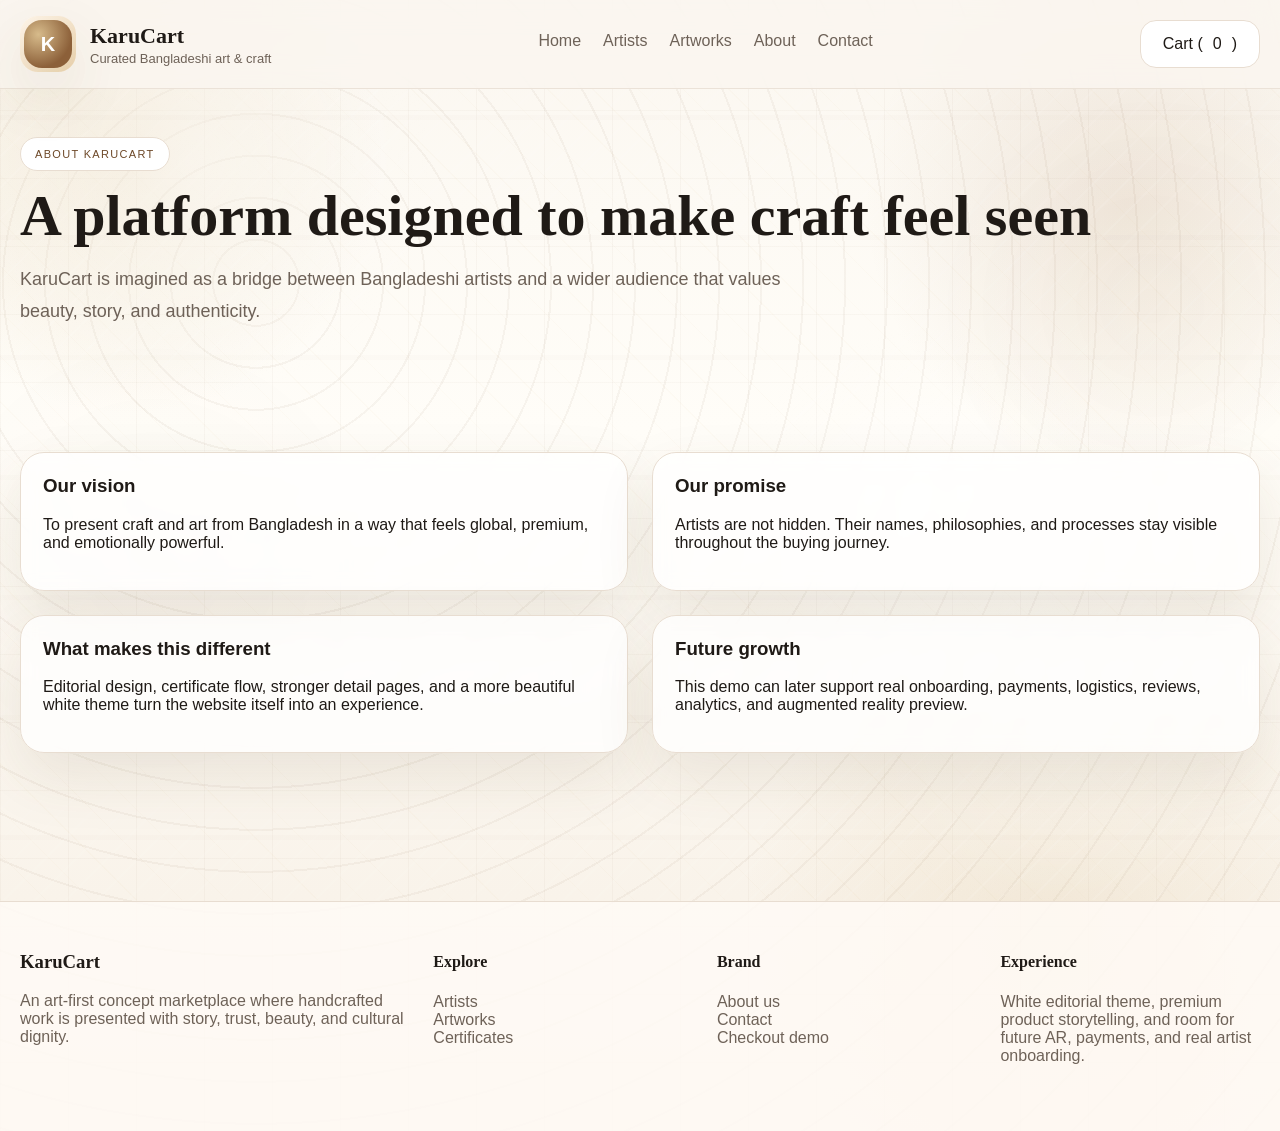
==== about.html @ f821bf8c "Initializing" ====
<!DOCTYPE html>
<html lang="en"><head><meta charset="UTF-8"><meta name="viewport" content="width=device-width, initial-scale=1.0"><title>KaruCart | About</title><link rel="stylesheet" href="style.css"></head>
<body data-page="about">
<header class="site-header">
  <div class="container header-row">
    <a class="brand" href="index.html">
      <div class="brand-logo-wrap"><img class="brand-logo" src="assets/logo/karucart-logo.png" alt="KaruCart logo" onerror="this.style.display='none';this.nextElementSibling.style.display='grid';"><div class="brand-mark brand-fallback" style="display:none">K</div></div>
      <div><h2>KaruCart</h2><p>Curated Bangladeshi art & craft</p></div>
    </a>
    <nav class="site-nav">
      <a href="index.html">Home</a>
      <a href="artists.html">Artists</a>
      <a href="artworks.html">Artworks</a>
      <a href="about.html">About</a>
      <a href="contact.html">Contact</a>
    </nav>
    <div class="header-actions">
      <button class="btn btn-ghost mobile-btn" id="mobileMenuBtn">Menu</button>
      <a class="btn btn-secondary" href="cart.html">Cart (<span data-cart-count>0</span>)</a>
    </div>
  </div>
  <div class="mobile-panel container" id="mobilePanel">
    <a href="index.html">Home</a>
    <a href="artists.html">Artists</a>
    <a href="artworks.html">Artworks</a>
    <a href="about.html">About</a>
    <a href="contact.html">Contact</a>
    <a href="cart.html">Cart</a>
  </div>
</header>
<main><section class="page-hero"><div class="container"><span class="eyebrow">About KaruCart</span><h1>A platform designed to make craft feel seen</h1><p>KaruCart is imagined as a bridge between Bangladeshi artists and a wider audience that values beauty, story, and authenticity.</p></div></section><section class="section"><div class="container grid-2"><div class="detail-card card-body"><h3>Our vision</h3><p>To present craft and art from Bangladesh in a way that feels global, premium, and emotionally powerful.</p></div><div class="detail-card card-body"><h3>Our promise</h3><p>Artists are not hidden. Their names, philosophies, and processes stay visible throughout the buying journey.</p></div><div class="detail-card card-body"><h3>What makes this different</h3><p>Editorial design, certificate flow, stronger detail pages, and a more beautiful white theme turn the website itself into an experience.</p></div><div class="detail-card card-body"><h3>Future growth</h3><p>This demo can later support real onboarding, payments, logistics, reviews, analytics, and augmented reality preview.</p></div></div></section></main>
<footer class="footer">
  <div class="container footer-grid">
    <div><h3>KaruCart</h3><p class="muted">An art-first concept marketplace where handcrafted work is presented with story, trust, beauty, and cultural dignity.</p></div>
    <div><h4>Explore</h4><p><a href="artists.html">Artists</a><br><a href="artworks.html">Artworks</a><br><a href="certificate.html">Certificates</a></p></div>
    <div><h4>Brand</h4><p><a href="about.html">About us</a><br><a href="contact.html">Contact</a><br><a href="checkout.html">Checkout demo</a></p></div>
    <div><h4>Experience</h4><p class="muted">White editorial theme, premium product storytelling, and room for future AR, payments, and real artist onboarding.</p></div>
  </div>
</footer>
<script src="script.js"></script>
</body></html>
---- style.css ----
:root{
  --bg:#f8f4ee;
  --paper:#fffdf9;
  --panel:#ffffff;
  --panel-2:#f5efe6;
  --ink:#1f1a16;
  --muted:#6e6258;
  --brand:#9b6c43;
  --brand-dark:#6d4828;
  --line:#e8ddd1;
  --gold:#c7a25c;
  --shadow:0 24px 60px rgba(92,66,33,.10);
  --radius:24px;
  --container:min(1240px, calc(100% - 32px));
}
*{box-sizing:border-box}
html{scroll-behavior:smooth}
body{margin:0;font-family:Inter,Segoe UI,Arial,sans-serif;background:linear-gradient(180deg,#f7f3ec,#fbf8f3 40%,#f5efe6);color:var(--ink)}
a{text-decoration:none;color:inherit}img{max-width:100%;display:block}button,input,textarea,select{font:inherit}
.container{width:var(--container);margin:auto}
.muted{color:var(--muted)}
.small{font-size:14px}.center{text-align:center}
.section{padding:88px 0}.section-tight{padding:56px 0}
.eyebrow{display:inline-flex;align-items:center;gap:8px;padding:10px 14px;border-radius:999px;background:#fff;border:1px solid var(--line);letter-spacing:.12em;text-transform:uppercase;font-size:11px;color:var(--brand-dark)}
.section-head{display:flex;justify-content:space-between;gap:20px;align-items:end;margin-bottom:28px}.section-head h2{font-size:42px;line-height:1.05;margin:10px 0 0;font-family:Georgia,serif}.section-head p{max-width:720px}
.btn{display:inline-flex;align-items:center;justify-content:center;gap:10px;padding:14px 22px;border-radius:16px;border:1px solid transparent;background:var(--ink);color:#fff;cursor:pointer;transition:.25s transform,.25s background,.25s border-color;box-shadow:var(--shadow)}
.btn:hover{transform:translateY(-2px)}
.btn-secondary{background:#fff;color:var(--ink);border-color:var(--line);box-shadow:none}.btn-ghost{background:transparent;color:var(--ink);border-color:var(--line);box-shadow:none}.btn-small{padding:10px 14px;border-radius:12px}
.tag{display:inline-block;padding:8px 12px;border-radius:999px;background:#f7efe2;border:1px solid #eadcc7;color:var(--brand-dark);font-size:12px}
.site-header{position:sticky;top:0;z-index:50;background:rgba(250,246,240,.83);backdrop-filter:blur(14px);border-bottom:1px solid rgba(232,221,209,.8);transition:transform .32s ease, box-shadow .25s ease}
.site-header.header-hidden{transform:translateY(-100%)}
.header-row{display:flex;justify-content:space-between;align-items:center;gap:20px;padding:16px 0}
.brand{display:flex;align-items:center;gap:14px}.brand-mark{width:48px;height:48px;border-radius:18px;background:radial-gradient(circle at 30% 30%, #d7bb8b, #8c6039 70%);color:#fff;display:grid;place-items:center;font-weight:800;font-size:20px;box-shadow:var(--shadow)}
.brand h2{margin:0;font-size:22px;font-family:Georgia,serif}.brand p{margin:2px 0 0;color:var(--muted);font-size:13px}
.site-nav{display:flex;align-items:center;gap:22px}.site-nav a{color:var(--muted);position:relative;padding-bottom:6px}.site-nav a.active,.site-nav a:hover{color:var(--ink)}.site-nav a.active:after,.site-nav a:hover:after{content:'';position:absolute;left:0;right:0;bottom:0;height:2px;background:var(--brand)}
.header-actions{display:flex;align-items:center;gap:10px}.mobile-btn{display:none}
.hero{padding:72px 0 42px;position:relative;overflow:hidden}.hero:before{content:'';position:absolute;inset:0;background:radial-gradient(circle at top right, rgba(199,162,92,.14), transparent 30%), radial-gradient(circle at left 20%, rgba(155,108,67,.10), transparent 28%);pointer-events:none}
.hero-grid{display:grid;grid-template-columns:1.1fr .95fr;gap:34px;align-items:center}
.hero h1{font-size:68px;line-height:.98;margin:18px 0;font-family:Georgia,serif;font-weight:700;letter-spacing:-.03em}
.lead{font-size:18px;line-height:1.8;color:var(--muted);max-width:700px}
.hero-actions{display:flex;flex-wrap:wrap;gap:14px;margin:30px 0}
.hero-stats{display:grid;grid-template-columns:repeat(4,1fr);gap:14px;margin-top:26px}.stat{background:rgba(255,255,255,.72);border:1px solid var(--line);border-radius:22px;padding:18px;box-shadow:var(--shadow)}.stat strong{display:block;font-size:24px;font-family:Georgia,serif}
.hero-visual{position:relative}.floating-card{background:var(--panel);border:1px solid var(--line);border-radius:28px;overflow:hidden;box-shadow:var(--shadow)}
.art-visual{aspect-ratio:4/5;background:linear-gradient(135deg,#efe3d1,#fff), radial-gradient(circle at 80% 20%, #cfa971, transparent 20%), radial-gradient(circle at 20% 70%, #b08158, transparent 18%);position:relative}
.art-visual:before{content:'Crafted stories, framed with dignity';position:absolute;left:36px;bottom:38px;font-family:Georgia,serif;font-size:42px;max-width:330px;color:#3c2d20;line-height:1.1}
.art-visual:after{content:'KaruCart Curated Edition';position:absolute;right:30px;top:24px;padding:10px 12px;border:1px solid rgba(61,46,33,.18);border-radius:999px;font-size:12px;letter-spacing:.1em;text-transform:uppercase;background:rgba(255,255,255,.75)}
.floating-note{position:absolute;right:-16px;bottom:38px;background:#fff;padding:18px;border-radius:20px;border:1px solid var(--line);box-shadow:var(--shadow);max-width:250px}
.grid-2,.grid-3,.grid-4{display:grid;gap:24px}.grid-2{grid-template-columns:repeat(2,1fr)}.grid-3{grid-template-columns:repeat(3,1fr)}.grid-4{grid-template-columns:repeat(4,1fr)}
.card,.info-panel,.testimonial,.faq-item,.detail-card,.value-card,.timeline-card,.checkout-box{background:rgba(255,255,255,.76);border:1px solid var(--line);border-radius:24px;box-shadow:var(--shadow)}
.card-body{padding:22px}.info-panel{padding:24px}.info-panel h3,.faq-item h3,.detail-card h3,.value-card h3,.timeline-card h3{margin-top:0}
.collection-banner{display:grid;grid-template-columns:1fr 1.1fr;gap:24px;align-items:stretch}.banner-art{min-height:380px;border-radius:30px;background:linear-gradient(135deg,#e8dac8,#fff8ef 50%,#edd7b0);position:relative;overflow:hidden;border:1px solid var(--line)}
.banner-art:before,.banner-art:after{content:'';position:absolute;border-radius:50%}.banner-art:before{width:340px;height:340px;background:rgba(155,108,67,.18);right:-60px;top:-60px}.banner-art:after{width:230px;height:230px;background:rgba(199,162,92,.25);left:-30px;bottom:-40px}
.product-card,.artist-card{background:rgba(255,255,255,.82);border:1px solid var(--line);border-radius:24px;overflow:hidden;box-shadow:var(--shadow);display:flex;flex-direction:column}
.product-media,.artist-media{aspect-ratio:4/3;background:linear-gradient(135deg,#eadcc8,#fff 60%,#f3ebdf);position:relative}
.product-media:before,.artist-media:before{content:attr(data-title);position:absolute;left:24px;bottom:24px;font-size:28px;font-family:Georgia,serif;max-width:70%;line-height:1.1}
.product-card .card-meta{display:flex;justify-content:space-between;gap:12px;align-items:center;margin-top:18px}
.artist-meta{display:flex;justify-content:space-between;gap:12px;align-items:center;margin-top:18px}
.split{display:grid;grid-template-columns:1.1fr .9fr;gap:30px;align-items:start}
.page-hero{padding:48px 0 18px}.page-hero h1{font-family:Georgia,serif;font-size:58px;line-height:1;margin:16px 0 8px}.page-hero p{max-width:820px;font-size:18px;line-height:1.8;color:var(--muted)}
.detail-hero{display:grid;grid-template-columns:1fr 1fr;gap:28px;align-items:start}.detail-visual{aspect-ratio:1/1;background:linear-gradient(135deg,#eadcc8,#fff 60%,#f3ebdf);border-radius:28px;border:1px solid var(--line);position:relative;overflow:hidden;box-shadow:var(--shadow)}.detail-visual:before{content:attr(data-title);position:absolute;left:28px;bottom:28px;font-family:Georgia,serif;font-size:42px;max-width:70%;line-height:1.08}.gallery-grid{display:grid;grid-template-columns:repeat(3,1fr);gap:14px;margin-top:14px}.thumb{aspect-ratio:1/1;border-radius:20px;border:1px solid var(--line);background:linear-gradient(135deg,#f1e6d7,#fff);position:relative}.thumb:before{content:attr(data-label);position:absolute;left:14px;bottom:14px;font-size:14px;color:#4a392b}
.price-wrap{display:flex;align-items:center;justify-content:space-between;gap:18px;padding:20px;border-radius:22px;background:#fff;border:1px solid var(--line);margin:22px 0}.price{font-size:36px;font-family:Georgia,serif}
.meta-list,.bullet-list,.steps,.faq-wrap,.certificate-meta{display:grid;gap:14px}.meta-list div{display:flex;justify-content:space-between;gap:18px;padding:14px 0;border-bottom:1px solid var(--line)}
.bullet-list li,.steps li{margin-bottom:10px;color:var(--muted)}
.quote-block{padding:28px;border-left:4px solid var(--brand);background:#fff;border:1px solid var(--line);border-radius:0 20px 20px 0;box-shadow:var(--shadow);font-family:Georgia,serif;font-size:28px;line-height:1.4}
.cart-layout,.checkout-layout,.confirm-layout,.certificate-layout{display:grid;grid-template-columns:1.1fr .9fr;gap:30px;align-items:start}
.cart-row{display:grid;grid-template-columns:120px 1fr auto;gap:18px;align-items:center;padding:18px 0;border-bottom:1px solid var(--line)}.cart-thumb{width:120px;height:90px;border-radius:18px;background:linear-gradient(135deg,#eadcc8,#fff);border:1px solid var(--line);position:relative}.cart-thumb:before{content:attr(data-title);position:absolute;left:12px;bottom:12px;font-size:13px;color:#4a392b}.qty-wrap{display:flex;gap:8px;align-items:center}.qty-wrap button{width:34px;height:34px;border-radius:10px;border:1px solid var(--line);background:#fff;cursor:pointer}
.form-grid{display:grid;grid-template-columns:repeat(2,1fr);gap:16px}.field{display:grid;gap:8px}.field input,.field textarea,.field select{width:100%;padding:14px 15px;border-radius:14px;border:1px solid var(--line);background:#fff}.field textarea{min-height:120px;resize:vertical}
.kpi-strip{display:grid;grid-template-columns:repeat(4,1fr);gap:16px}.kpi{padding:20px;border-radius:22px;border:1px solid var(--line);background:#fff;box-shadow:var(--shadow)}.kpi strong{display:block;font-size:30px;font-family:Georgia,serif;margin-bottom:6px}
.footer{padding:30px 0 50px;border-top:1px solid var(--line);background:rgba(255,251,246,.85);margin-top:60px}.footer-grid{display:grid;grid-template-columns:1.2fr .8fr .8fr .8fr;gap:24px}.footer h3,.footer h4{font-family:Georgia,serif}.footer a{color:var(--muted)}.footer a:hover{color:var(--ink)}
.mobile-panel{display:none}
@media (max-width: 1024px){
  .hero-grid,.collection-banner,.split,.detail-hero,.cart-layout,.checkout-layout,.confirm-layout,.certificate-layout,.footer-grid{grid-template-columns:1fr}
  .grid-4{grid-template-columns:repeat(2,1fr)}
  .hero h1{font-size:54px}.page-hero h1{font-size:48px}
}
@media (max-width: 760px){
  .site-nav{display:none}.mobile-btn{display:inline-flex}.mobile-panel{display:none;position:absolute;left:16px;right:16px;top:86px;background:#fff;border:1px solid var(--line);border-radius:24px;box-shadow:var(--shadow);padding:14px;z-index:60}.mobile-panel.show{display:grid}.mobile-panel a{padding:12px;border-radius:14px}.mobile-panel a:hover{background:#f6efe6}
  .hero h1{font-size:42px}.page-hero h1{font-size:38px}.section-head h2{font-size:34px}.hero-stats,.kpi-strip,.grid-3,.grid-4,.grid-2,.form-grid,.gallery-grid{grid-template-columns:1fr}
  .header-actions .btn-secondary{display:none}
  .cart-row{grid-template-columns:1fr}
}


/* ===== Premium background texture ===== */
body{
  background:
    radial-gradient(circle at 15% 20%, rgba(199,162,92,.10), transparent 18%),
    radial-gradient(circle at 85% 10%, rgba(155,108,67,.08), transparent 16%),
    radial-gradient(circle at 80% 80%, rgba(199,162,92,.08), transparent 20%),
    repeating-linear-gradient(90deg, rgba(109,72,40,.028) 0 1px, transparent 1px 90px),
    repeating-linear-gradient(0deg, rgba(109,72,40,.02) 0 1px, transparent 1px 90px),
    linear-gradient(180deg,#faf7f2,#fffdf8 42%,#f6efe6);
  background-attachment: fixed;
}
body:before{
  content:'';position:fixed;inset:0;pointer-events:none;z-index:-1;opacity:.24;
  background:
    radial-gradient(circle at 20% 30%, rgba(255,255,255,.7), transparent 22%),
    radial-gradient(circle at 70% 60%, rgba(255,255,255,.6), transparent 20%),
    repeating-linear-gradient(135deg, rgba(255,255,255,.14) 0 2px, transparent 2px 28px);
}

/* Homepage motion/video section */
.video-panel,.video-placeholder,.film-card{background:rgba(255,255,255,.86);border:1px solid var(--line);border-radius:28px;box-shadow:var(--shadow)}
.video-panel{padding:18px}
.video-placeholder{aspect-ratio:16/9;display:grid;place-items:center;position:relative;overflow:hidden;background:
  radial-gradient(circle at 30% 30%, rgba(199,162,92,.35), transparent 20%),
  linear-gradient(135deg,#f1e1ca,#fff 55%,#eadbc6)}
.video-placeholder:before{content:'Art in Motion';position:absolute;left:28px;bottom:24px;font-family:Georgia,serif;font-size:34px;color:#403124}
.play-badge{width:88px;height:88px;border-radius:50%;display:grid;place-items:center;background:rgba(255,255,255,.9);border:1px solid rgba(109,72,40,.15);box-shadow:var(--shadow);font-size:28px}
.video-meta{display:flex;justify-content:space-between;gap:18px;align-items:center;padding:18px 6px 4px}
.inline-video{width:100%;aspect-ratio:16/9;border-radius:24px;border:1px solid var(--line);background:linear-gradient(135deg,#f0e0ca,#fff 60%,#edd9bc);display:grid;place-items:center;position:relative;overflow:hidden}
.inline-video video{width:100%;height:100%;object-fit:cover;display:block}
.inline-video.fallback:before{content:'Upload your artwork video here';position:absolute;left:24px;bottom:22px;font-family:Georgia,serif;font-size:30px;color:#4b3928}

/* Professional certificate */
.certificate-shell{position:relative;padding:18px;background:linear-gradient(135deg,#fffdf9,#f7efe3);border:1px solid #e4d5bf;border-radius:34px;box-shadow:0 30px 80px rgba(92,66,33,.12)}
.certificate-shell:before{content:'';position:absolute;inset:14px;border:1px solid rgba(199,162,92,.55);border-radius:24px;pointer-events:none}
.certificate-shell:after{content:'';position:absolute;inset:28px;border:1px dashed rgba(109,72,40,.22);border-radius:18px;pointer-events:none}
.certificate-paper{padding:48px 42px;position:relative}
.cert-kicker{display:flex;justify-content:space-between;gap:16px;align-items:start;margin-bottom:24px}
.cert-brand h2{margin:0;font-family:Georgia,serif;font-size:40px}
.cert-brand p{margin:8px 0 0;color:var(--muted)}
.cert-title{font-family:Georgia,serif;font-size:58px;line-height:.98;margin:18px 0 8px}
.cert-lead{font-size:18px;line-height:1.8;color:#56473a;max-width:760px}
.cert-grid{display:grid;grid-template-columns:1.2fr .8fr;gap:22px;margin:30px 0}
.cert-box{background:rgba(255,255,255,.7);border:1px solid rgba(228,213,191,.9);border-radius:20px;padding:18px}
.cert-box h4{margin:0 0 12px;font-size:13px;letter-spacing:.12em;text-transform:uppercase;color:var(--brand-dark)}
.cert-value{font-family:Georgia,serif;font-size:28px;color:#2c2118}
.cert-seal{width:126px;height:126px;border-radius:50%;display:grid;place-items:center;background:radial-gradient(circle at 30% 30%, #f1db99, #ba8e43 72%);color:#fff;border:5px solid rgba(255,255,255,.75);box-shadow:var(--shadow);font-weight:700;letter-spacing:.08em;text-align:center;padding:16px}
.cert-footer{display:grid;grid-template-columns:repeat(3,1fr);gap:18px;margin-top:30px}
.sig-line{padding-top:22px;border-top:1px solid rgba(109,72,40,.24)}
.sig-line strong{display:block;font-family:Georgia,serif;font-size:22px;margin-bottom:4px}
.cert-qr{aspect-ratio:1/1;border-radius:16px;background:repeating-linear-gradient(0deg,#37281f 0 6px,#f9f4eb 6px 12px),repeating-linear-gradient(90deg,#37281f 0 6px,#f9f4eb 6px 12px);border:10px solid #fff;box-shadow:var(--shadow);width:132px;margin-left:auto}

/* Toast */
.toast-wrap{position:fixed;right:18px;bottom:18px;display:grid;gap:12px;z-index:1200}
.toast{min-width:280px;max-width:360px;background:rgba(33,27,22,.96);color:#fff;padding:16px 18px;border-radius:18px;box-shadow:0 24px 60px rgba(0,0,0,.22);border:1px solid rgba(255,255,255,.08);transform:translateY(14px);opacity:0;animation:toastIn .25s ease forwards}
.toast strong{display:block;margin-bottom:4px}
.toast a{color:#f3d79a;text-decoration:underline}
@keyframes toastIn{to{transform:translateY(0);opacity:1}}

/* richer cards */
.product-card,.artist-card,.card,.info-panel,.testimonial,.faq-item,.detail-card,.value-card,.timeline-card,.checkout-box,.video-panel{backdrop-filter: blur(8px)}
.product-card:hover,.artist-card:hover{transform:translateY(-4px);transition:transform .25s ease}

@media (max-width: 900px){
  .cert-grid,.cert-footer,.cart-layout,.checkout-layout,.confirm-layout,.certificate-layout,.detail-hero,.split,.collection-banner,.hero-grid{grid-template-columns:1fr}
}
@media (max-width: 768px){
  .grid-4,.grid-3{grid-template-columns:repeat(2,minmax(0,1fr))}
  .hero h1{font-size:48px}
  .page-hero h1{font-size:42px}
  .cert-title{font-size:42px}
  .certificate-paper{padding:28px 22px}
  .video-meta{flex-direction:column;align-items:flex-start}
  .product-card .card-body,.artist-card .card-body{padding:16px}
  .product-media:before,.artist-media:before{left:16px;bottom:16px;font-size:22px}
  .product-card .card-meta{flex-direction:column;align-items:flex-start}
  .product-card .card-meta > div{display:grid !important;grid-template-columns:1fr;gap:8px;width:100%}
  .product-card .btn,.artist-card .btn{width:100%}
}
@media (max-width: 480px){
  .grid-4,.grid-3,.grid-2{grid-template-columns:repeat(2,minmax(0,1fr))}
  .detail-hero,.cert-grid,.cert-footer,.cart-layout,.checkout-layout,.confirm-layout,.certificate-layout,.split,.collection-banner,.hero-grid,.form-grid,.gallery-grid{grid-template-columns:1fr}
  .hero-stats,.kpi-strip{grid-template-columns:repeat(2,1fr)}
  .section{padding:64px 0}.section-tight{padding:40px 0}
  .btn{padding:12px 16px}
}


/* ===== More visible artisanal texture + motion ===== */
body{
  background:
    radial-gradient(circle at 10% 14%, rgba(199,162,92,.18), transparent 17%),
    radial-gradient(circle at 88% 18%, rgba(155,108,67,.14), transparent 18%),
    radial-gradient(circle at 82% 82%, rgba(199,162,92,.14), transparent 22%),
    repeating-radial-gradient(circle at 20% 25%, rgba(109,72,40,.05) 0 2px, transparent 2px 42px),
    repeating-linear-gradient(90deg, rgba(109,72,40,.035) 0 1px, transparent 1px 68px),
    repeating-linear-gradient(0deg, rgba(109,72,40,.03) 0 1px, transparent 1px 68px),
    linear-gradient(180deg,#fbf7f0,#fffdf8 38%,#f6eee3);
}
body:before{
  opacity:.5;
  background:
    radial-gradient(circle at 15% 18%, rgba(255,255,255,.85), transparent 18%),
    radial-gradient(circle at 72% 58%, rgba(255,255,255,.65), transparent 18%),
    radial-gradient(circle at 83% 80%, rgba(255,255,255,.55), transparent 16%),
    repeating-linear-gradient(135deg, rgba(255,255,255,.18) 0 2px, transparent 2px 22px),
    repeating-linear-gradient(45deg, rgba(199,162,92,.06) 0 1px, transparent 1px 32px);
}
body:after{content:'';position:fixed;inset:0;pointer-events:none;z-index:-1;opacity:.38;background:
  radial-gradient(circle at 12% 62%, rgba(155,108,67,.06), transparent 20%),
  radial-gradient(circle at 90% 34%, rgba(199,162,92,.08), transparent 18%),
  linear-gradient(transparent 96%, rgba(109,72,40,.03) 96% 100%);background-size:auto,auto,100% 120px;}

.brand-logo-wrap{width:56px;height:56px;border-radius:18px;display:grid;place-items:center;overflow:hidden;position:relative;box-shadow:var(--shadow);background:linear-gradient(135deg,#fff6ea,#ead3ae)}
.brand-logo{width:100%;height:100%;object-fit:cover;display:block}
.brand-fallback{position:absolute;inset:0;margin:auto}

.hero::after{content:'';position:absolute;inset:auto auto 0 0;width:340px;height:340px;border-radius:50%;background:radial-gradient(circle, rgba(199,162,92,.18), transparent 66%);filter:blur(20px);animation:floatGlow 8s ease-in-out infinite;pointer-events:none}
.floating-card{animation:floatCard 7s ease-in-out infinite}
.floating-note{animation:floatNote 6s ease-in-out infinite}
.product-card,.artist-card,.card,.info-panel,.testimonial,.detail-card,.value-card,.timeline-card,.checkout-box,.video-panel,.kpi,.stat{transition:transform .3s ease, box-shadow .3s ease, border-color .3s ease}
.product-card:hover,.artist-card:hover,.card:hover,.info-panel:hover,.testimonial:hover,.detail-card:hover,.value-card:hover,.timeline-card:hover,.checkout-box:hover,.video-panel:hover{transform:translateY(-6px);box-shadow:0 30px 70px rgba(92,66,33,.14);border-color:#dcc7ad}
.reveal{opacity:0;transform:translateY(24px);transition:opacity .65s ease, transform .65s ease}.reveal.is-visible{opacity:1;transform:none}
@keyframes floatCard{0%,100%{transform:translateY(0)}50%{transform:translateY(-10px)}}
@keyframes floatNote{0%,100%{transform:translateY(0) rotate(0)}50%{transform:translateY(-8px) rotate(-1.2deg)}}
@keyframes floatGlow{0%,100%{transform:translate3d(0,0,0)}50%{transform:translate3d(18px,-18px,0)}}

.toast-wrap{right:22px;bottom:22px}
.toast{min-width:320px;max-width:380px;padding:18px 18px 16px;border-radius:20px;background:linear-gradient(135deg, rgba(33,27,22,.98), rgba(54,39,27,.98));border:1px solid rgba(243,215,154,.18)}
.toast::before{content:'';position:absolute;inset:0 auto 0 0;width:5px;background:linear-gradient(180deg,#f3d79a,#c7a25c);border-radius:20px 0 0 20px}
.toast-head{display:flex;align-items:center;justify-content:space-between;gap:12px;margin-bottom:8px}
.toast-icon{width:34px;height:34px;border-radius:12px;display:grid;place-items:center;background:rgba(243,215,154,.12);color:#f3d79a;font-weight:800}
.toast-close{background:transparent;border:none;color:#ceb690;font-size:20px;cursor:pointer;line-height:1;padding:0}
.toast p{margin:0 0 10px;color:rgba(255,255,255,.78)}
.toast-actions{display:flex;gap:10px;flex-wrap:wrap}.toast-actions a,.toast-actions button{padding:10px 14px;border-radius:12px;border:1px solid rgba(255,255,255,.12);background:rgba(255,255,255,.06);color:#fff;cursor:pointer}.toast-actions a.primary{background:#f3d79a;color:#2f2117;border-color:#f3d79a;text-decoration:none;font-weight:700}

@media (max-width:760px){
  .toast-wrap{left:12px;right:12px;bottom:14px}
  .toast{min-width:0;max-width:none;width:100%}
}
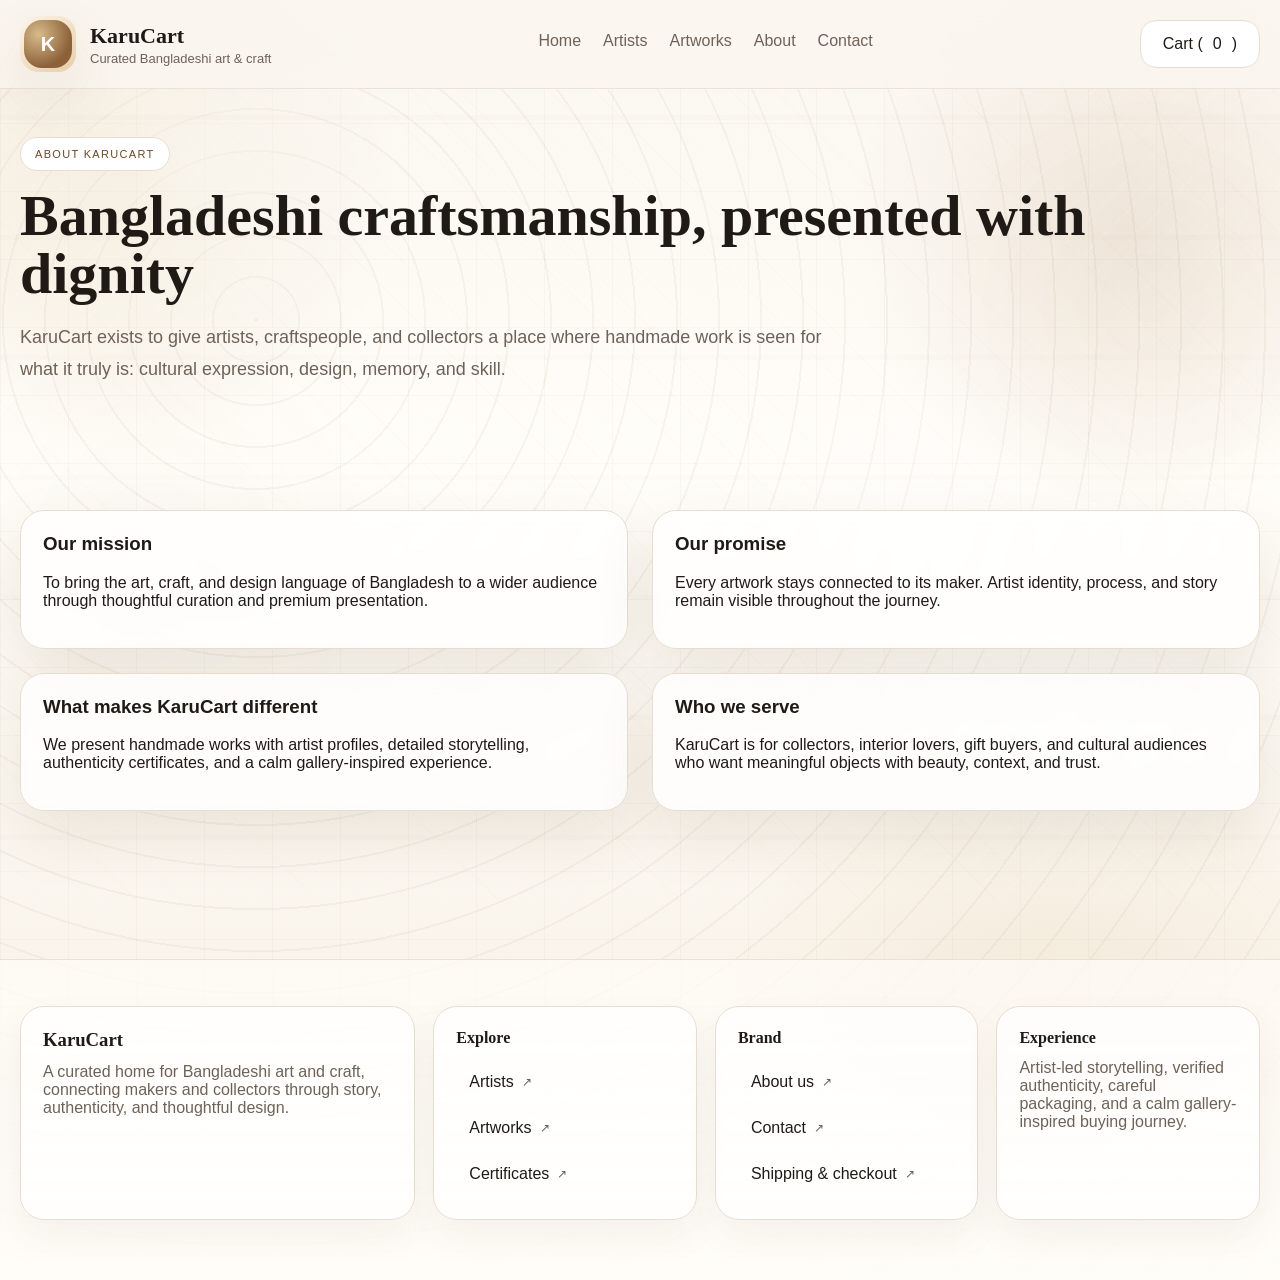
==== commit 1afcdf7d: "Initializing" ====
--- a/about.html
+++ b/about.html
@@ -28,13 +28,13 @@
     <a href="cart.html">Cart</a>
   </div>
 </header>
-<main><section class="page-hero"><div class="container"><span class="eyebrow">About KaruCart</span><h1>A platform designed to make craft feel seen</h1><p>KaruCart is imagined as a bridge between Bangladeshi artists and a wider audience that values beauty, story, and authenticity.</p></div></section><section class="section"><div class="container grid-2"><div class="detail-card card-body"><h3>Our vision</h3><p>To present craft and art from Bangladesh in a way that feels global, premium, and emotionally powerful.</p></div><div class="detail-card card-body"><h3>Our promise</h3><p>Artists are not hidden. Their names, philosophies, and processes stay visible throughout the buying journey.</p></div><div class="detail-card card-body"><h3>What makes this different</h3><p>Editorial design, certificate flow, stronger detail pages, and a more beautiful white theme turn the website itself into an experience.</p></div><div class="detail-card card-body"><h3>Future growth</h3><p>This demo can later support real onboarding, payments, logistics, reviews, analytics, and augmented reality preview.</p></div></div></section></main>
+<main><section class="page-hero"><div class="container"><span class="eyebrow">About KaruCart</span><h1>Bangladeshi craftsmanship, presented with dignity</h1><p>KaruCart exists to give artists, craftspeople, and collectors a place where handmade work is seen for what it truly is: cultural expression, design, memory, and skill.</p></div></section><section class="section"><div class="container grid-2"><div class="detail-card card-body"><h3>Our mission</h3><p>To bring the art, craft, and design language of Bangladesh to a wider audience through thoughtful curation and premium presentation.</p></div><div class="detail-card card-body"><h3>Our promise</h3><p>Every artwork stays connected to its maker. Artist identity, process, and story remain visible throughout the journey.</p></div><div class="detail-card card-body"><h3>What makes KaruCart different</h3><p>We present handmade works with artist profiles, detailed storytelling, authenticity certificates, and a calm gallery-inspired experience.</p></div><div class="detail-card card-body"><h3>Who we serve</h3><p>KaruCart is for collectors, interior lovers, gift buyers, and cultural audiences who want meaningful objects with beauty, context, and trust.</p></div></div></section></main>
 <footer class="footer">
   <div class="container footer-grid">
-    <div><h3>KaruCart</h3><p class="muted">An art-first concept marketplace where handcrafted work is presented with story, trust, beauty, and cultural dignity.</p></div>
+    <div><h3>KaruCart</h3><p class="muted">A curated home for Bangladeshi art and craft, connecting makers and collectors through story, authenticity, and thoughtful design.</p></div>
     <div><h4>Explore</h4><p><a href="artists.html">Artists</a><br><a href="artworks.html">Artworks</a><br><a href="certificate.html">Certificates</a></p></div>
-    <div><h4>Brand</h4><p><a href="about.html">About us</a><br><a href="contact.html">Contact</a><br><a href="checkout.html">Checkout demo</a></p></div>
-    <div><h4>Experience</h4><p class="muted">White editorial theme, premium product storytelling, and room for future AR, payments, and real artist onboarding.</p></div>
+    <div><h4>Brand</h4><p><a href="about.html">About us</a><br><a href="contact.html">Contact</a><br><a href="checkout.html">Shipping & checkout</a></p></div>
+    <div><h4>Experience</h4><p class="muted">Artist-led storytelling, verified authenticity, careful packaging, and a calm gallery-inspired buying journey.</p></div>
   </div>
 </footer>
 <script src="script.js"></script>
--- a/style.css
+++ b/style.css
@@ -222,3 +222,59 @@
   .toast-wrap{left:12px;right:12px;bottom:14px}
   .toast{min-width:0;max-width:none;width:100%}
 }
+
+
+/* ===== UX refinements for mobile cards and footer ===== */
+.product-card,.artist-card{position:relative;transition:transform .18s ease, box-shadow .18s ease, border-color .18s ease}
+.product-card:hover,.artist-card:hover{transform:translateY(-3px)}
+.product-card .card-body,.artist-card .card-body{padding:18px}
+.product-card h3,.artist-card h3{margin:12px 0 8px;font-size:30px;line-height:1.08;font-family:Georgia,serif}
+.product-card p,.artist-card p{margin:0}
+.product-card .small,.artist-card .small{margin-bottom:8px}
+.product-card .card-desc,.artist-card .card-desc{display:-webkit-box;-webkit-line-clamp:2;-webkit-box-orient:vertical;overflow:hidden;color:var(--muted);line-height:1.45;font-size:15px}
+.product-card .card-meta,.artist-card .artist-meta{margin-top:16px}
+.product-media,.artist-media{aspect-ratio:1/1;min-height:250px;background:linear-gradient(145deg,#eadcc8,#fff 58%,#f3ebdf)}
+.product-media:after,.artist-media:after{content:'';position:absolute;inset:14px;border-radius:18px;border:1px solid rgba(109,72,40,.08)}
+.product-media:before,.artist-media:before{font-size:34px;max-width:62%}
+.product-price{font-size:30px;font-family:Georgia,serif;letter-spacing:-.02em}
+.btn,.btn-small{transition:transform .16s ease, background .16s ease, border-color .16s ease, box-shadow .16s ease}
+.reveal{transition:opacity .38s ease, transform .38s ease}
+.hero::after,.floating-card,.floating-note{animation-duration:12s}
+
+.footer{padding:46px 0 60px;background:linear-gradient(180deg,rgba(255,251,246,.76),rgba(255,253,249,.94));border-top:1px solid rgba(232,221,209,.9)}
+.footer-grid{gap:18px}
+.footer-grid>div{background:rgba(255,255,255,.72);border:1px solid var(--line);border-radius:24px;padding:22px;box-shadow:0 16px 36px rgba(92,66,33,.06)}
+.footer h3,.footer h4{margin-top:0;margin-bottom:12px}
+.footer p{margin:0}
+.footer a{display:inline-flex;align-items:center;gap:8px;padding:9px 12px;border-radius:12px;margin:4px 0;color:var(--ink);border:1px solid transparent;transition:background .16s ease,border-color .16s ease,transform .16s ease}
+.footer a::after{content:'↗';font-size:12px;opacity:.7}
+.footer a:hover{background:#fff;border-color:var(--line);transform:translateY(-1px)}
+
+@media (max-width: 760px){
+  body{background-attachment:scroll}
+  .hero::after,.floating-card,.floating-note{animation:none !important}
+  .section{padding:56px 0}.section-tight{padding:34px 0}
+  .hero h1{font-size:34px;line-height:1.04}
+  .lead,.page-hero p{font-size:16px;line-height:1.6}
+  .product-card .card-body,.artist-card .card-body{padding:14px}
+  .product-card h3,.artist-card h3{font-size:20px;margin:10px 0 6px}
+  .product-card .small,.artist-card .small{font-size:13px}
+  .product-card .card-desc,.artist-card .card-desc{font-size:13px;-webkit-line-clamp:2}
+  .product-media,.artist-media{aspect-ratio:1/1;min-height:0}
+  .product-media:before,.artist-media:before{left:14px;bottom:14px;font-size:18px;max-width:70%}
+  .grid-3,.grid-4{grid-template-columns:repeat(2,minmax(0,1fr));gap:14px}
+  .product-card .card-meta,.artist-card .artist-meta{display:grid;grid-template-columns:1fr;gap:10px;align-items:stretch}
+  .product-card .card-meta>div,.artist-card .artist-meta>div{display:grid;gap:8px}
+  .product-card .btn,.artist-card .btn,.product-card .btn-small,.artist-card .btn-small{width:100%;padding:11px 12px;border-radius:14px}
+  .product-price{font-size:24px}
+  .tag{font-size:11px;padding:7px 10px}
+  .footer-grid{grid-template-columns:1fr;gap:14px}
+  .footer-grid>div{padding:18px}
+}
+
+@media (max-width: 480px){
+  .grid-3,.grid-4,.grid-2{grid-template-columns:repeat(2,minmax(0,1fr));gap:12px}
+  .product-card h3,.artist-card h3{font-size:18px}
+  .product-price{font-size:22px}
+  .site-header{backdrop-filter:blur(10px)}
+}
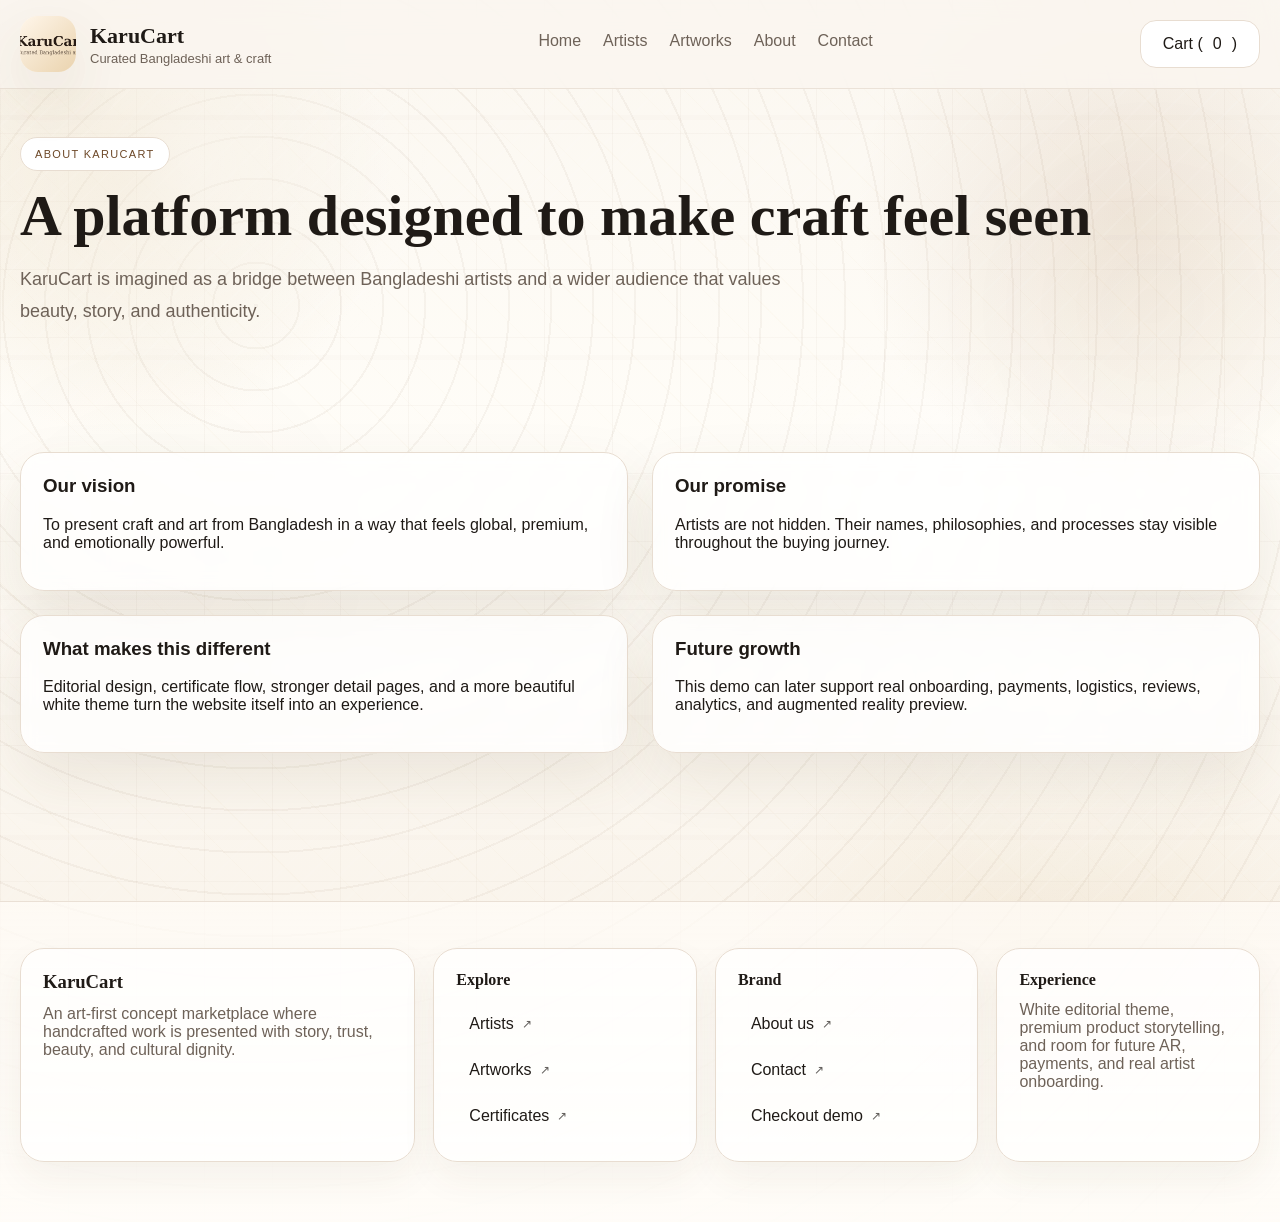
==== commit e3fded15: "Initializing" ====
--- a/about.html
+++ b/about.html
@@ -28,13 +28,13 @@
     <a href="cart.html">Cart</a>
   </div>
 </header>
-<main><section class="page-hero"><div class="container"><span class="eyebrow">About KaruCart</span><h1>Bangladeshi craftsmanship, presented with dignity</h1><p>KaruCart exists to give artists, craftspeople, and collectors a place where handmade work is seen for what it truly is: cultural expression, design, memory, and skill.</p></div></section><section class="section"><div class="container grid-2"><div class="detail-card card-body"><h3>Our mission</h3><p>To bring the art, craft, and design language of Bangladesh to a wider audience through thoughtful curation and premium presentation.</p></div><div class="detail-card card-body"><h3>Our promise</h3><p>Every artwork stays connected to its maker. Artist identity, process, and story remain visible throughout the journey.</p></div><div class="detail-card card-body"><h3>What makes KaruCart different</h3><p>We present handmade works with artist profiles, detailed storytelling, authenticity certificates, and a calm gallery-inspired experience.</p></div><div class="detail-card card-body"><h3>Who we serve</h3><p>KaruCart is for collectors, interior lovers, gift buyers, and cultural audiences who want meaningful objects with beauty, context, and trust.</p></div></div></section></main>
+<main><section class="page-hero"><div class="container"><span class="eyebrow">About KaruCart</span><h1>A platform designed to make craft feel seen</h1><p>KaruCart is imagined as a bridge between Bangladeshi artists and a wider audience that values beauty, story, and authenticity.</p></div></section><section class="section"><div class="container grid-2"><div class="detail-card card-body"><h3>Our vision</h3><p>To present craft and art from Bangladesh in a way that feels global, premium, and emotionally powerful.</p></div><div class="detail-card card-body"><h3>Our promise</h3><p>Artists are not hidden. Their names, philosophies, and processes stay visible throughout the buying journey.</p></div><div class="detail-card card-body"><h3>What makes this different</h3><p>Editorial design, certificate flow, stronger detail pages, and a more beautiful white theme turn the website itself into an experience.</p></div><div class="detail-card card-body"><h3>Future growth</h3><p>This demo can later support real onboarding, payments, logistics, reviews, analytics, and augmented reality preview.</p></div></div></section></main>
 <footer class="footer">
   <div class="container footer-grid">
-    <div><h3>KaruCart</h3><p class="muted">A curated home for Bangladeshi art and craft, connecting makers and collectors through story, authenticity, and thoughtful design.</p></div>
+    <div><h3>KaruCart</h3><p class="muted">An art-first concept marketplace where handcrafted work is presented with story, trust, beauty, and cultural dignity.</p></div>
     <div><h4>Explore</h4><p><a href="artists.html">Artists</a><br><a href="artworks.html">Artworks</a><br><a href="certificate.html">Certificates</a></p></div>
-    <div><h4>Brand</h4><p><a href="about.html">About us</a><br><a href="contact.html">Contact</a><br><a href="checkout.html">Shipping & checkout</a></p></div>
-    <div><h4>Experience</h4><p class="muted">Artist-led storytelling, verified authenticity, careful packaging, and a calm gallery-inspired buying journey.</p></div>
+    <div><h4>Brand</h4><p><a href="about.html">About us</a><br><a href="contact.html">Contact</a><br><a href="checkout.html">Checkout demo</a></p></div>
+    <div><h4>Experience</h4><p class="muted">White editorial theme, premium product storytelling, and room for future AR, payments, and real artist onboarding.</p></div>
   </div>
 </footer>
 <script src="script.js"></script>
--- a/style.css
+++ b/style.css
@@ -278,3 +278,16 @@
   .product-price{font-size:22px}
   .site-header{backdrop-filter:blur(10px)}
 }
+
+
+/* Final visual pack image integration */
+.hero-feature-image,.banner-art-image{width:100%;height:100%;object-fit:cover;display:block;border-radius:30px;border:1px solid var(--line);box-shadow:var(--shadow)}
+.hero-feature-image{aspect-ratio:4/5;min-height:520px;background:#efe8dd}
+.banner-art-image{min-height:380px}
+.art-visual,.banner-art{display:none !important}
+.product-media,.artist-media,.detail-visual,.thumb,.cart-thumb,.video-placeholder,.inline-video.fallback-poster{background-size:cover;background-position:center center;background-repeat:no-repeat;overflow:hidden}
+.product-media::before,.artist-media::before,.detail-visual::before,.thumb::before,.cart-thumb::before{background:rgba(255,252,247,.82);padding:8px 12px;border-radius:14px;backdrop-filter:blur(4px)}
+.detail-visual::before,.thumb::before,.cart-thumb::before{content:none}
+.video-placeholder{background-image:url('assets/images/site/craft-video-poster.jpg');min-height:420px;border-radius:30px;position:relative;overflow:hidden}
+.video-placeholder::after{content:'';position:absolute;inset:0;background:linear-gradient(180deg,rgba(255,255,255,.02),rgba(26,17,10,.08))}
+@media (max-width:760px){.hero-feature-image{min-height:360px}.banner-art-image{min-height:260px}.video-placeholder{min-height:260px}}
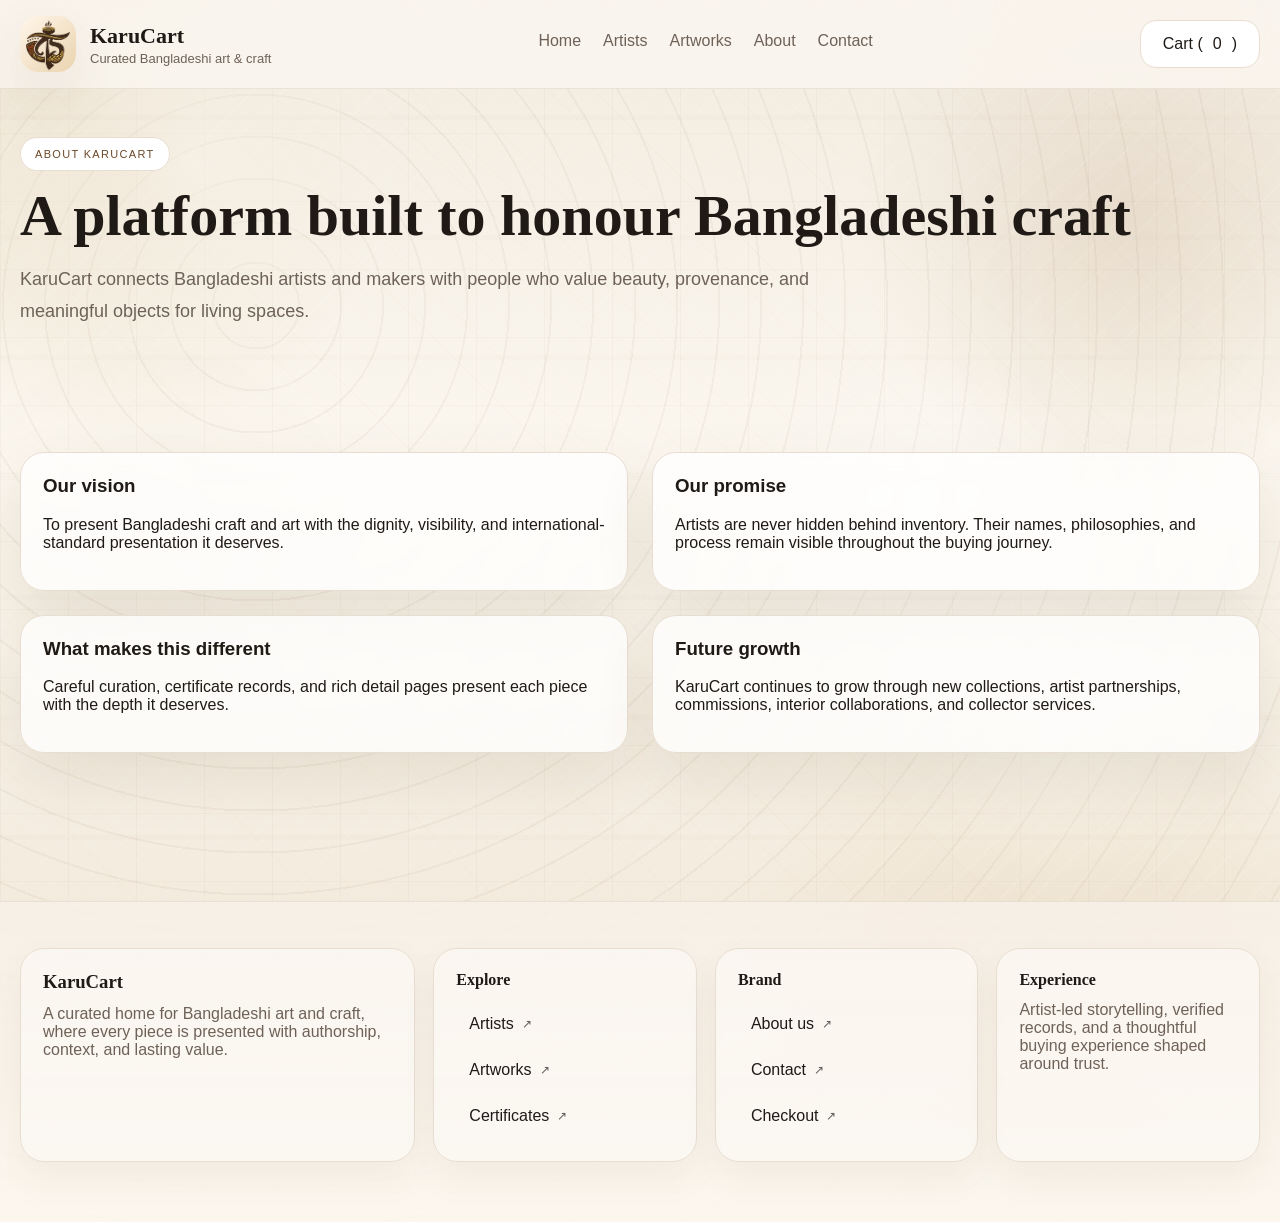
==== commit df3c2f84: "Initializing" ====
--- a/about.html
+++ b/about.html
@@ -28,13 +28,13 @@
     <a href="cart.html">Cart</a>
   </div>
 </header>
-<main><section class="page-hero"><div class="container"><span class="eyebrow">About KaruCart</span><h1>A platform designed to make craft feel seen</h1><p>KaruCart is imagined as a bridge between Bangladeshi artists and a wider audience that values beauty, story, and authenticity.</p></div></section><section class="section"><div class="container grid-2"><div class="detail-card card-body"><h3>Our vision</h3><p>To present craft and art from Bangladesh in a way that feels global, premium, and emotionally powerful.</p></div><div class="detail-card card-body"><h3>Our promise</h3><p>Artists are not hidden. Their names, philosophies, and processes stay visible throughout the buying journey.</p></div><div class="detail-card card-body"><h3>What makes this different</h3><p>Editorial design, certificate flow, stronger detail pages, and a more beautiful white theme turn the website itself into an experience.</p></div><div class="detail-card card-body"><h3>Future growth</h3><p>This demo can later support real onboarding, payments, logistics, reviews, analytics, and augmented reality preview.</p></div></div></section></main>
+<main><section class="page-hero"><div class="container"><span class="eyebrow">About KaruCart</span><h1>A platform built to honour Bangladeshi craft</h1><p>KaruCart connects Bangladeshi artists and makers with people who value beauty, provenance, and meaningful objects for living spaces.</p></div></section><section class="section"><div class="container grid-2"><div class="detail-card card-body"><h3>Our vision</h3><p>To present Bangladeshi craft and art with the dignity, visibility, and international-standard presentation it deserves.</p></div><div class="detail-card card-body"><h3>Our promise</h3><p>Artists are never hidden behind inventory. Their names, philosophies, and process remain visible throughout the buying journey.</p></div><div class="detail-card card-body"><h3>What makes this different</h3><p>Careful curation, certificate records, and rich detail pages present each piece with the depth it deserves.</p></div><div class="detail-card card-body"><h3>Future growth</h3><p>KaruCart continues to grow through new collections, artist partnerships, commissions, interior collaborations, and collector services.</p></div></div></section></main>
 <footer class="footer">
   <div class="container footer-grid">
-    <div><h3>KaruCart</h3><p class="muted">An art-first concept marketplace where handcrafted work is presented with story, trust, beauty, and cultural dignity.</p></div>
+    <div><h3>KaruCart</h3><p class="muted">A curated home for Bangladeshi art and craft, where every piece is presented with authorship, context, and lasting value.</p></div>
     <div><h4>Explore</h4><p><a href="artists.html">Artists</a><br><a href="artworks.html">Artworks</a><br><a href="certificate.html">Certificates</a></p></div>
-    <div><h4>Brand</h4><p><a href="about.html">About us</a><br><a href="contact.html">Contact</a><br><a href="checkout.html">Checkout demo</a></p></div>
-    <div><h4>Experience</h4><p class="muted">White editorial theme, premium product storytelling, and room for future AR, payments, and real artist onboarding.</p></div>
+    <div><h4>Brand</h4><p><a href="about.html">About us</a><br><a href="contact.html">Contact</a><br><a href="checkout.html">Checkout</a></p></div>
+    <div><h4>Experience</h4><p class="muted">Artist-led storytelling, verified records, and a thoughtful buying experience shaped around trust.</p></div>
   </div>
 </footer>
 <script src="script.js"></script>
--- a/style.css
+++ b/style.css
@@ -40,12 +40,12 @@
 .hero h1{font-size:68px;line-height:.98;margin:18px 0;font-family:Georgia,serif;font-weight:700;letter-spacing:-.03em}
 .lead{font-size:18px;line-height:1.8;color:var(--muted);max-width:700px}
 .hero-actions{display:flex;flex-wrap:wrap;gap:14px;margin:30px 0}
-.hero-stats{display:grid;grid-template-columns:repeat(4,1fr);gap:14px;margin-top:26px}.stat{background:rgba(255,255,255,.72);border:1px solid var(--line);border-radius:22px;padding:18px;box-shadow:var(--shadow)}.stat strong{display:block;font-size:24px;font-family:Georgia,serif}
+.hero-stats{display:grid;grid-template-columns:repeat(4,1fr);gap:14px;margin-top:26px}.stat{background:rgba(252,248,242,.78);border:1px solid var(--line);border-radius:22px;padding:18px;box-shadow:var(--shadow)}.stat strong{display:block;font-size:24px;font-family:Georgia,serif}
 .hero-visual{position:relative}.floating-card{background:var(--panel);border:1px solid var(--line);border-radius:28px;overflow:hidden;box-shadow:var(--shadow)}
 .art-visual{aspect-ratio:4/5;background:linear-gradient(135deg,#efe3d1,#fff), radial-gradient(circle at 80% 20%, #cfa971, transparent 20%), radial-gradient(circle at 20% 70%, #b08158, transparent 18%);position:relative}
 .art-visual:before{content:'Crafted stories, framed with dignity';position:absolute;left:36px;bottom:38px;font-family:Georgia,serif;font-size:42px;max-width:330px;color:#3c2d20;line-height:1.1}
 .art-visual:after{content:'KaruCart Curated Edition';position:absolute;right:30px;top:24px;padding:10px 12px;border:1px solid rgba(61,46,33,.18);border-radius:999px;font-size:12px;letter-spacing:.1em;text-transform:uppercase;background:rgba(255,255,255,.75)}
-.floating-note{position:absolute;right:-16px;bottom:38px;background:#fff;padding:18px;border-radius:20px;border:1px solid var(--line);box-shadow:var(--shadow);max-width:250px}
+.floating-note{position:absolute;right:-16px;bottom:38px;padding:20px 20px 18px;border-radius:24px;border:1px solid rgba(255,255,255,.38);background:linear-gradient(180deg,rgba(255,255,255,.36),rgba(255,255,255,.14));backdrop-filter:blur(18px) saturate(135%);-webkit-backdrop-filter:blur(18px) saturate(135%);box-shadow:0 22px 45px rgba(50,34,18,.18), inset 0 1px 0 rgba(255,255,255,.28);max-width:280px;color:#1f1712}
 .grid-2,.grid-3,.grid-4{display:grid;gap:24px}.grid-2{grid-template-columns:repeat(2,1fr)}.grid-3{grid-template-columns:repeat(3,1fr)}.grid-4{grid-template-columns:repeat(4,1fr)}
 .card,.info-panel,.testimonial,.faq-item,.detail-card,.value-card,.timeline-card,.checkout-box{background:rgba(255,255,255,.76);border:1px solid var(--line);border-radius:24px;box-shadow:var(--shadow)}
 .card-body{padding:22px}.info-panel{padding:24px}.info-panel h3,.faq-item h3,.detail-card h3,.value-card h3,.timeline-card h3{margin-top:0}
@@ -102,7 +102,7 @@
 }
 
 /* Homepage motion/video section */
-.video-panel,.video-placeholder,.film-card{background:rgba(255,255,255,.86);border:1px solid var(--line);border-radius:28px;box-shadow:var(--shadow)}
+.video-panel,.video-placeholder,.film-card{background:rgba(251,247,240,.88);border:1px solid var(--line);border-radius:28px;box-shadow:var(--shadow)}
 .video-panel{padding:18px}
 .video-placeholder{aspect-ratio:16/9;display:grid;place-items:center;position:relative;overflow:hidden;background:
   radial-gradient(circle at 30% 30%, rgba(199,162,92,.35), transparent 20%),
@@ -179,7 +179,7 @@
     repeating-radial-gradient(circle at 20% 25%, rgba(109,72,40,.05) 0 2px, transparent 2px 42px),
     repeating-linear-gradient(90deg, rgba(109,72,40,.035) 0 1px, transparent 1px 68px),
     repeating-linear-gradient(0deg, rgba(109,72,40,.03) 0 1px, transparent 1px 68px),
-    linear-gradient(180deg,#fbf7f0,#fffdf8 38%,#f6eee3);
+    linear-gradient(180deg,#f2ebdf,#fbf7ef 38%,#eee2d1);
 }
 body:before{
   opacity:.5;
@@ -239,11 +239,11 @@
 .product-price{font-size:30px;font-family:Georgia,serif;letter-spacing:-.02em}
 .btn,.btn-small{transition:transform .16s ease, background .16s ease, border-color .16s ease, box-shadow .16s ease}
 .reveal{transition:opacity .38s ease, transform .38s ease}
-.hero::after,.floating-card,.floating-note{animation-duration:12s}
-
-.footer{padding:46px 0 60px;background:linear-gradient(180deg,rgba(255,251,246,.76),rgba(255,253,249,.94));border-top:1px solid rgba(232,221,209,.9)}
+.hero::after,.floating-card,.floating-note{animation-duration:10s}
+
+.footer{padding:46px 0 60px;background:linear-gradient(180deg,rgba(247,240,231,.88),rgba(252,247,239,.96));border-top:1px solid rgba(232,221,209,.9)}
 .footer-grid{gap:18px}
-.footer-grid>div{background:rgba(255,255,255,.72);border:1px solid var(--line);border-radius:24px;padding:22px;box-shadow:0 16px 36px rgba(92,66,33,.06)}
+.footer-grid>div{background:rgba(252,248,242,.78);border:1px solid var(--line);border-radius:24px;padding:22px;box-shadow:0 16px 36px rgba(92,66,33,.06)}
 .footer h3,.footer h4{margin-top:0;margin-bottom:12px}
 .footer p{margin:0}
 .footer a{display:inline-flex;align-items:center;gap:8px;padding:9px 12px;border-radius:12px;margin:4px 0;color:var(--ink);border:1px solid transparent;transition:background .16s ease,border-color .16s ease,transform .16s ease}
